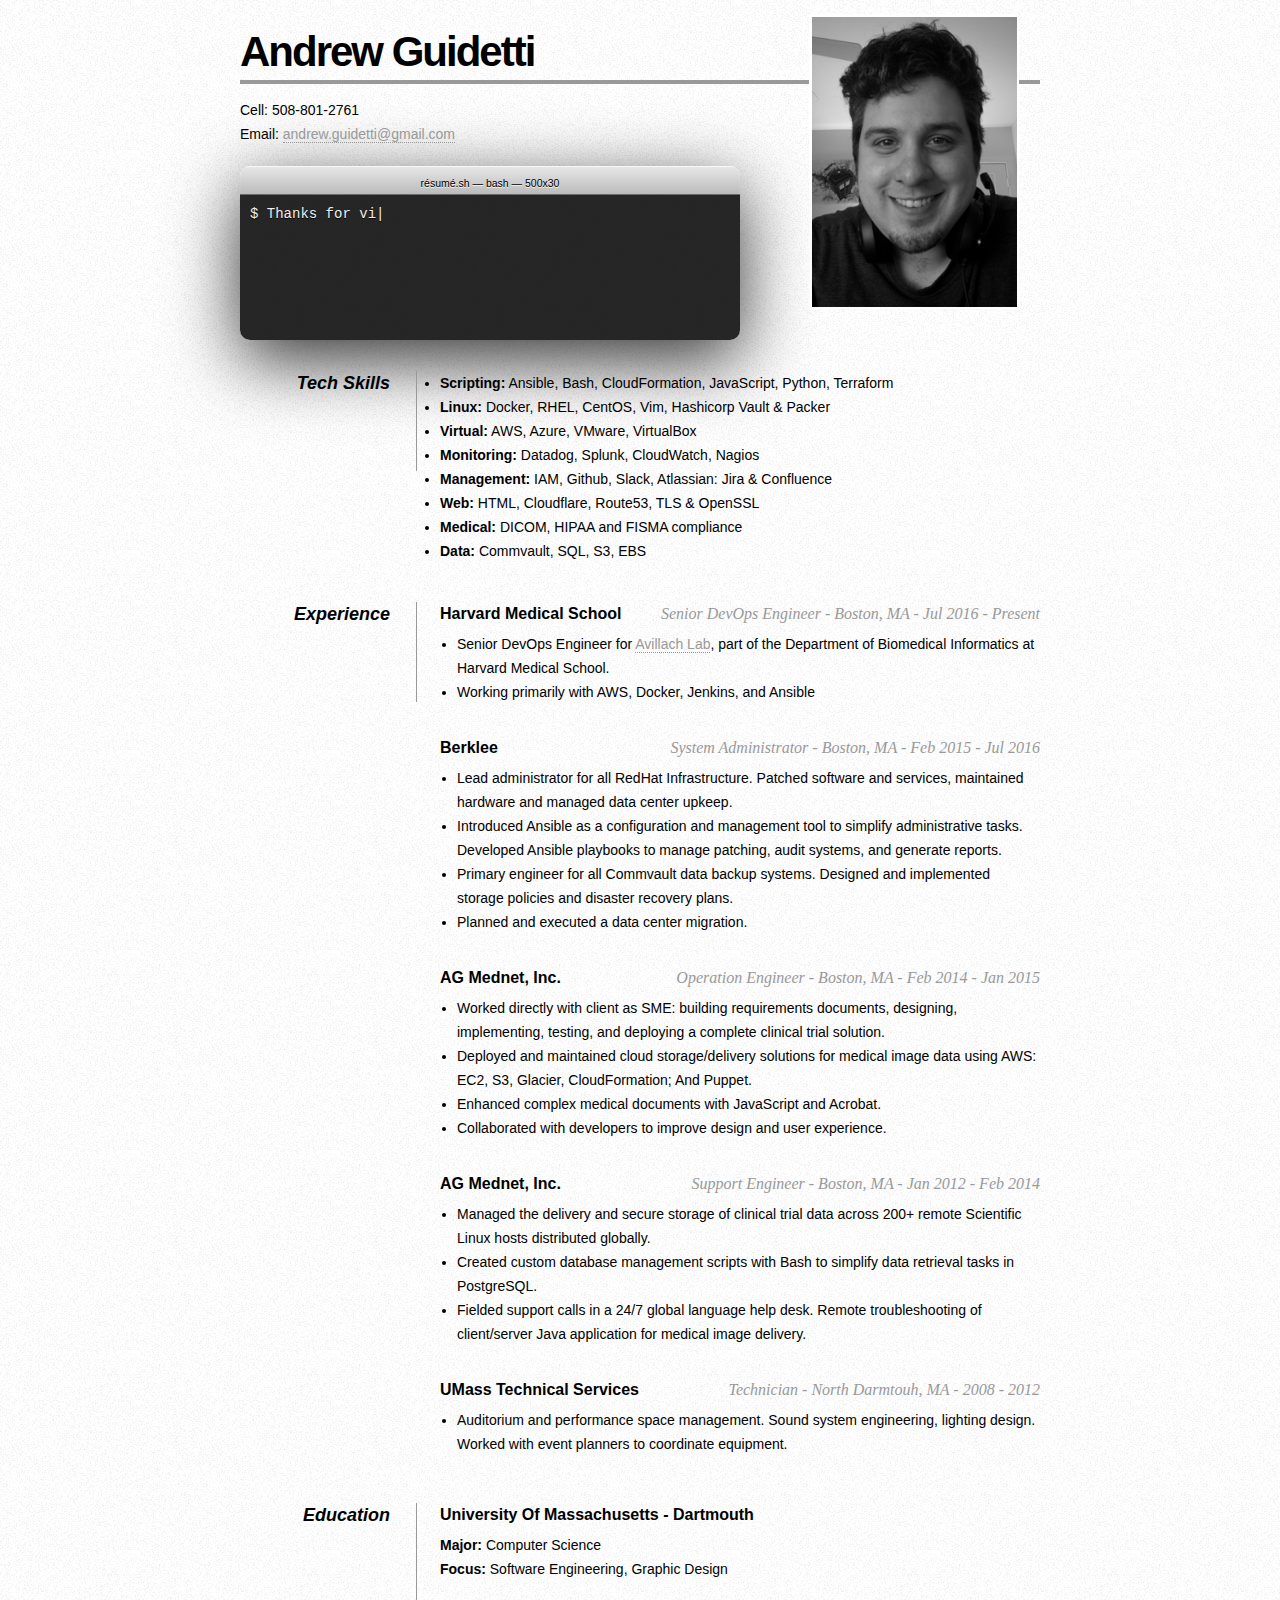
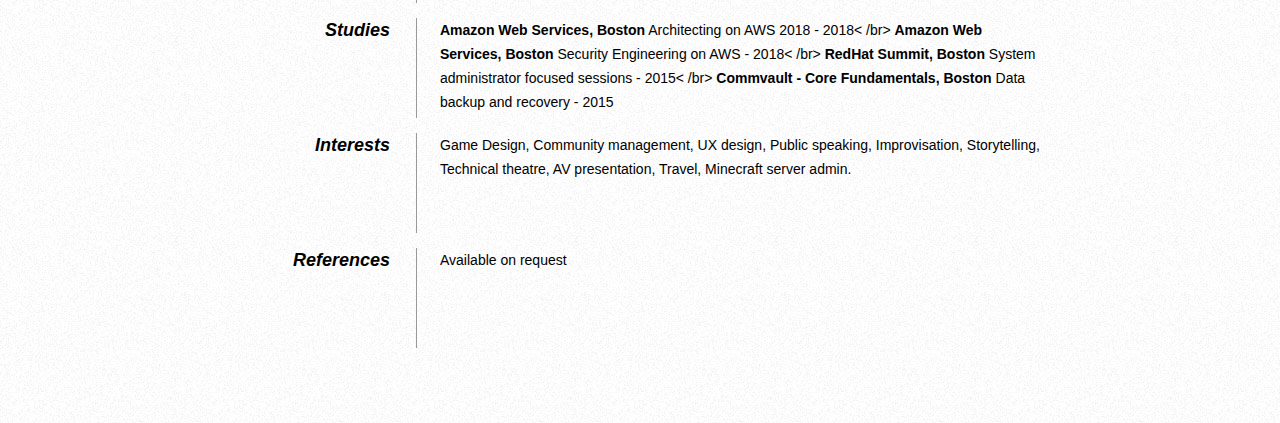
==== index.html @ bdb06d35 "Update index.html" ====
<!DOCTYPE html PUBLIC "-//W3C//DTD XHTML 1.0 Strict//EN"
"http://www.w3.org/TR/xhtml1/DTD/xhtml1-strict.dtd">

<html xmlns="http://www.w3.org/1999/xhtml" xml:lang="en" lang="en">
    

<head>
     <meta http-equiv="Content-Type" content="text/html; charset=utf-8"/>
     <link rel="shortcut icon" href="images/favicon.ico">
     
     <script src="jquery.js"></script>
     <script src="typed.js"></script>
     

     <title>Andrew's Resume Page</title>

     <style type="text/css">
        * { margin: 0; padding: 0; }
        body { font: 14px Helvetica, Sans-Serif; line-height: 24px; background: url(images/noise.jpg); }
        .clear { clear: both; }
        #page-wrap { width: 800px; margin: 40px auto 60px; }
        #pic { float: right; margin: -30px 0 0 0; }
        h1 { margin: 0 0 14px 0; padding: 0 0 16px 0; font-size: 42px; font-weight: bold; letter-spacing: -2px; border-bottom: 4px solid #999; }
        h2 { font-size: 16px; margin: 0 0 6px 0; position: relative; }
        h2 span { position: absolute; bottom: 0; right: 0; font-style: italic; font-family: Georgia, Serif; font-size: 16px; color: #999; font-weight: normal; }
        p { margin: 0 0 16px 0; }
        a { color: #999; text-decoration: none; border-bottom: 1px dotted #999; }
        a:hover { border-bottom-style: solid; color: black; }
        ul { margin: 0 0 32px 17px; }
        #objective { width: 500px; float: left; }
        #objective p { font-family: Georgia, Serif; font-style: italic; color: #666; }
        dt { font-style: italic; font-weight: bold; font-size: 18px; text-align: right; padding: 0 26px 0 0; width: 150px; float: left; height: 100px; border-right: 1px solid #999;  }
        dd { width: 600px; float: right; }
        dd { width: 600px; float: right; }
        dd.clear { float: none; margin: 0; height: 15px; }
        
        p.ex1 { margin-bottom: .1cm; } 
        
        .typed-cursor{
        opacity: 1;
        -webkit-animation: blink 0.7s infinite;
        -moz-animation: blink 0.7s infinite;
        animation: blink 0.7s infinite;
        }
        @keyframes blink{
            0% { opacity:1; }
            50% { opacity:0; }
            100% { opacity:1; }
        }
        @-webkit-keyframes blink{
            0% { opacity:1; }
            50% { opacity:0; }
            100% { opacity:1; }
        }
        @-moz-keyframes blink{
            0% { opacity:1; }
            50% { opacity:0; }
            100% { opacity:1; }
        }

        /* text editor styles */
        .text-editor-wrap {
          display: block;
          margin: auto;
          max-width: 530px;
          border-radius: 10px;
          box-shadow: rgba(0, 0, 0, 0.8) 0px 20px 70px;
          clear: both;
          overflow: hidden;
          -webkit-transition: all 0.5s ease-out;
          -moz-transition: all 0.5s ease-out;
          -ms-transition: all 0.5s ease-out;
          -o-transition: all 0.5s ease-out;
          transition: all 0.5s ease-out; }
  
        .title-bar {
          height: 18px;
          padding: 5px 0;
          font-family: "Lucida Grande", sans-serif;
          font-size: 0.75em;
          text-align: center;
          text-shadow: rgba(255, 255, 255, 0.8) 0px 1px 0px;
          background-color: #f8f8f8;
          background-image: -webkit-linear-gradient(top, #e8e8e8, #bcbbbc);
          background-image: -moz-linear-gradient(top, #e8e8e8, #bcbbbc);
          background-image: linear-gradient(top, #e8e8e8, #bcbbbc);
          box-shadow: inset rgba(255, 255, 255, 0.7) 0px 1px 1px;
          border-bottom: #6a6a6a 1px solid; }
        
        .text-body {
          height: 125px;
          background-color: rgba(0, 0, 0, 0.85);
          padding: 10px;
          color: #f0f0f0;
          text-shadow: #000 0px 1px 0px;
          font-family: "Consolas", "Courier New", "Courier";
          font-size: 1.0em;
          line-height: 1.40em;
          font-weight: 500;
          text-align: left;
          overflow: hidden;
          -webkit-transition: all 0.5s ease-out;
          -moz-transition: all 0.5s ease-out;
          -ms-transition: all 0.5s ease-out;
          -o-transition: all 0.5s ease-out;
          transition: all 0.5s ease-out; }
        
    </style>
</head>

<body>

    <div id="page-wrap">
    
        <img src="images/me.png" alt="Photo of Me" id="pic" />
    
        <div id="contact-info" class="vcard">
        
            <!-- Microformats! -->
        
            <h1 class="fn">Andrew Guidetti</h1>
        
            <p class="ex1">
                Cell: <span class="tel">508-801-2761</span><br />
                Email: <a class="email" href="mailto:andrew.guidetti@gmail.com">andrew.guidetti@gmail.com</a>
            </p>
            
            
            
        </div>
                
        <div id="objective">
            <p>
<script>

    $(function(){
        $("#story").typed({
                strings: ["Thanks for visiting my resume page!^1000 <br>$ My name is Andrew.^1000<br>$ Some people call me AJ.^1000",
                "Listed here are just a few of my skills and experiences.^1000<br>.<br>.<br>and a whole lot of acronyms!^500",
                " -> I'm a technology enthusiast.<br>$ -> I enjoy working with Linux and automation<br>$ -> I have a wide range of tech and buisness skills.<br>$ -> Creative and determined problem solver."],
                typeSpeed: 0,
                backSpeed: -50,
            });
        });
</script>
    
    <div class="text-editor-wrap">
        <div class="title-bar">
        <span class="title">résumé.sh &mdash; bash &mdash; 500x30</span></div>
        <div class="text-body">
        $ <span id="story"></span>
        </div>
    </div>

            </p>
        </div>
        
        <div class="clear"></div>       
        
        <dl>
            <dd class="clear"></dd>
            

            
            <dt>Tech Skills</dt>
            <dd>
                
                <li><strong>Scripting:</strong> Ansible, Bash, CloudFormation, JavaScript, Python, Terraform</li>
                <Li><strong>Linux:</strong> Docker, RHEL, CentOS, Vim, Hashicorp Vault & Packer </Li>
                <li><strong>Virtual:</strong> AWS, Azure, VMware, VirtualBox</li>
                <li><strong>Monitoring:</strong> Datadog, Splunk, CloudWatch, Nagios</li>
                <li><strong>Management:</strong> IAM, Github, Slack, Atlassian: Jira & Confluence</li>
                <li><strong>Web:</strong> HTML, Cloudflare, Route53, TLS & OpenSSL</li>
                <li><strong>Medical:</strong> DICOM, HIPAA and FISMA compliance</li>
                <li><strong>Data:</strong> Commvault, SQL, S3, EBS</li>
                <br>
            </dd>
            
            
            <dd class="clear"></dd>
            
            <dt>Experience</dt>
            <dd>
                <h2>Harvard Medical School<span>Senior DevOps Engineer - Boston, MA - Jul 2016 - Present</span></h2>
                <ul>
                    <li>Senior DevOps Engineer for <a href="http://avillach-lab.hms.harvard.edu/">Avillach Lab</a>, part of the Department of Biomedical Informatics at Harvard Medical School.</li> 
                    <li>Working primarily with AWS, Docker, Jenkins, and Ansible</li>

                </ul>
                <h2>Berklee<span>System Administrator - Boston, MA - Feb 2015 - Jul 2016</span></h2>
                <ul>
                    <li>Lead administrator for all RedHat Infrastructure. Patched software and services, maintained hardware and managed data center upkeep.</li>
                    <li>Introduced Ansible as a configuration and management tool to simplify administrative tasks. Developed Ansible playbooks to manage patching, audit systems, and generate reports. </li>
                    <li>Primary engineer for all Commvault data backup systems. Designed and implemented storage policies and disaster recovery plans. </li>
                    <li>Planned and executed a data center migration.</li>
                </ul>
                
                <h2>AG Mednet, Inc.<span>Operation Engineer - Boston, MA - Feb 2014 - Jan 2015</span></h2>
                <ul>
                    <li>Worked directly with client as SME: building requirements documents, designing, implementing, testing, and deploying a complete clinical trial solution.</li>
                    <li>Deployed and maintained cloud storage/delivery solutions for medical image data using AWS: EC2, S3, Glacier, CloudFormation; And Puppet.
                    <li>Enhanced complex medical documents with JavaScript and Acrobat.</li>
                    <li>Collaborated with developers to improve design and user experience.</li>
                </ul>
                
                <h2>AG Mednet, Inc.<span>Support Engineer - Boston, MA - Jan 2012 - Feb 2014</span></h2>
                <ul>
                    <li>Managed the delivery and secure storage of clinical trial data across 200+ remote Scientific Linux hosts distributed globally.</li>
                    <li>Created custom database management scripts with Bash to simplify data retrieval tasks in PostgreSQL.</li>
                    <li>Fielded support calls in a 24/7 global language help desk. Remote troubleshooting of client/server Java application for medical image delivery. </li>
                </ul>
                
                <h2>UMass Technical Services<span>Technician - North Darmtouh, MA - 2008 - 2012</span></h2>
                <ul>
                    <li>Auditorium and performance space management. Sound system engineering, lighting design. Worked with event planners to coordinate equipment.</li>
                </ul> 
            </dd>
            
            
            <dd class="clear"></dd>
            
                <dt>Education</dt>
            <dd>
                <h2>University Of Massachusetts - Dartmouth </h2>
                <p><strong>Major:</strong> Computer Science<br />
                   <strong>Focus:</strong> Software Engineering, Graphic Design</p>
            </dd>
            
            <dd class="clear"></dd>
            
            
                 <dt>Studies</dt>
            <dd>
                
                <strong>Amazon Web Services, Boston</strong> Architecting on AWS 2018 - 2018< /br>
                <strong>Amazon Web Services, Boston</strong> Security Engineering on AWS - 2018< /br>
                <strong>RedHat Summit, Boston</strong> System administrator focused sessions - 2015< /br>
                <strong>Commvault - Core Fundamentals, Boston</strong> Data backup and recovery  - 2015
        
            </dd>
            
            <dd class="clear"></dd>
            
            
            
            
            <dt>Interests</dt>
            <dd>Game Design, Community management, UX design, Public speaking, Improvisation, Storytelling, Technical theatre, AV presentation, Travel, Minecraft server admin.</dd>
            
            <dd class="clear"></dd>
            
            <dt>References</dt>
            <dd>Available on request</dd>
            
            <dd class="clear"></dd>
        </dl>
        
        <div class="clear"></div>
    
    </div>

</body>

</html>
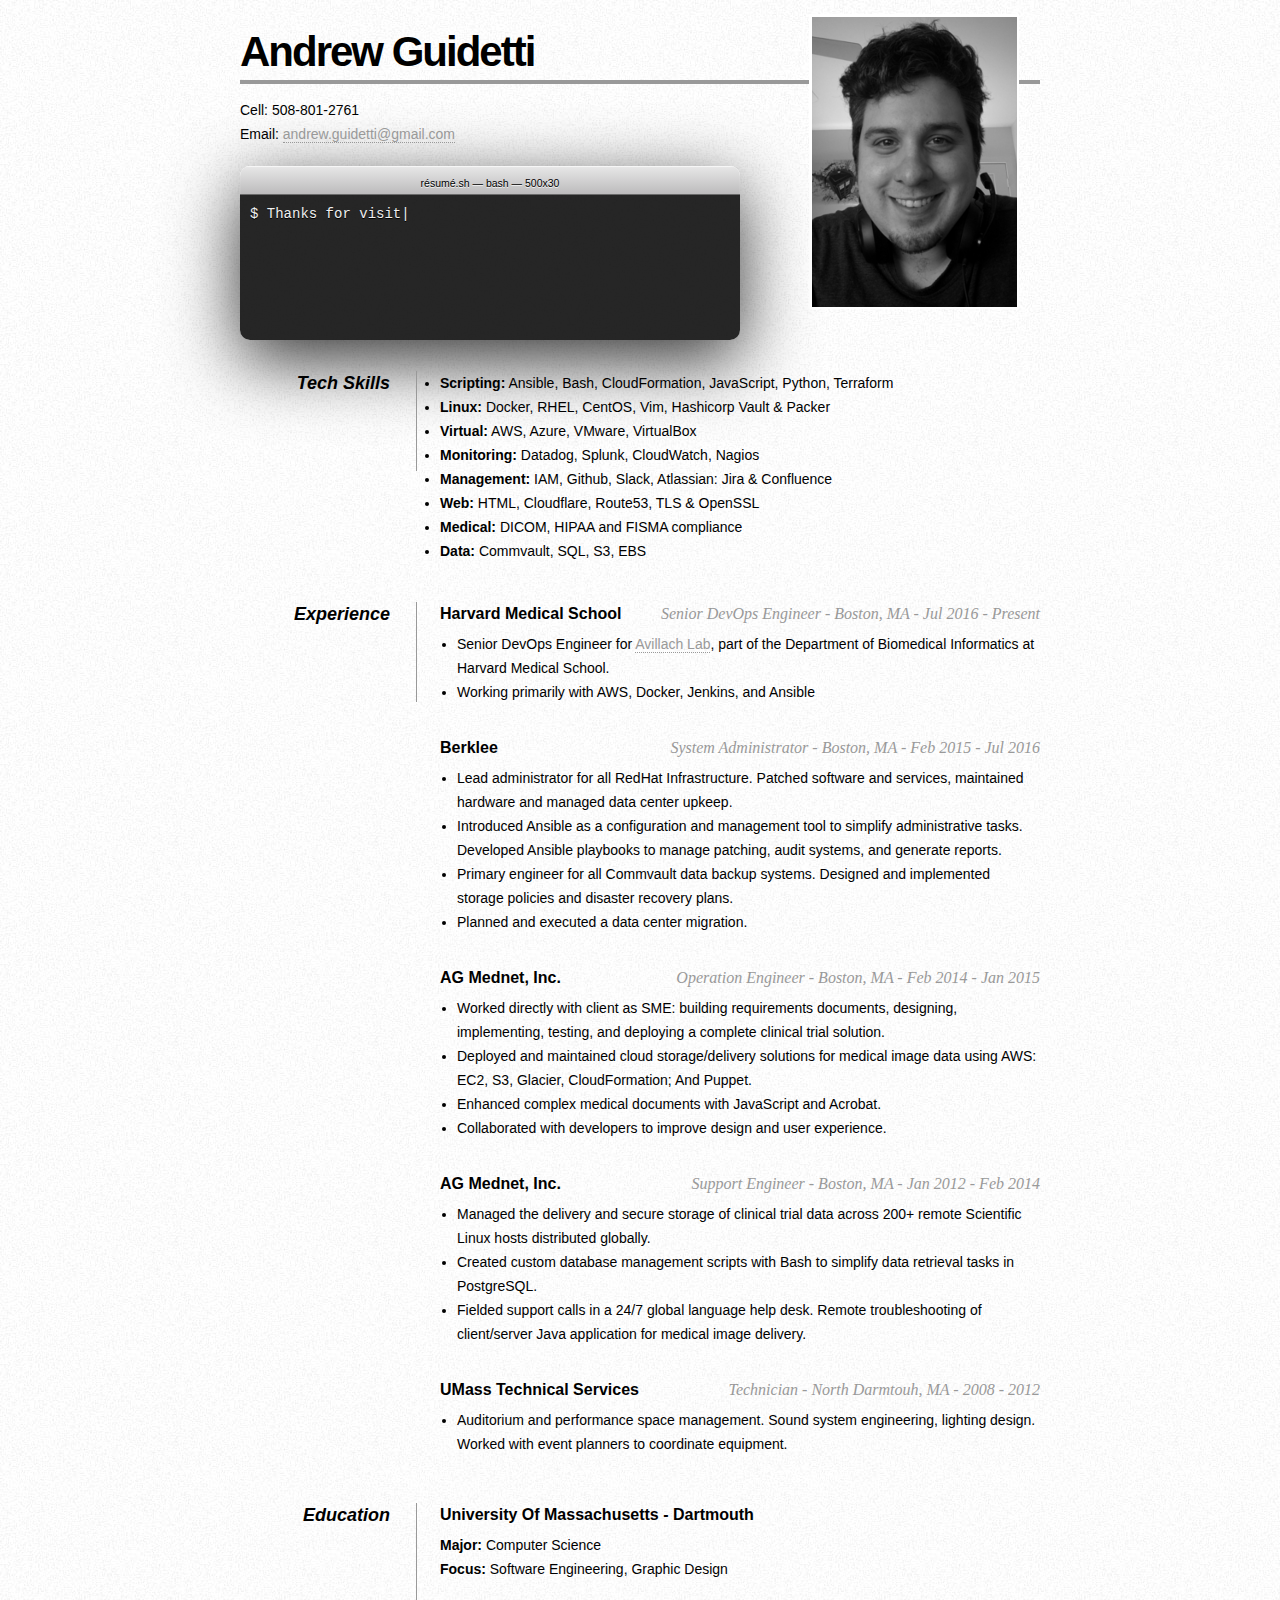
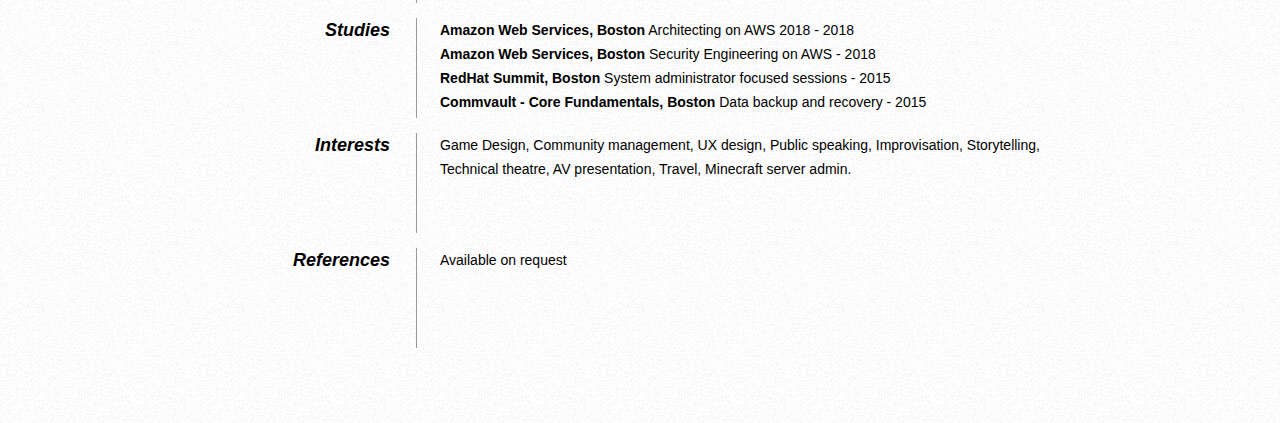
==== commit abca2819: "Update index.html" ====
--- a/index.html
+++ b/index.html
@@ -232,9 +232,9 @@
                  <dt>Studies</dt>
             <dd>
                 
-                <strong>Amazon Web Services, Boston</strong> Architecting on AWS 2018 - 2018< /br>
-                <strong>Amazon Web Services, Boston</strong> Security Engineering on AWS - 2018< /br>
-                <strong>RedHat Summit, Boston</strong> System administrator focused sessions - 2015< /br>
+                <strong>Amazon Web Services, Boston</strong> Architecting on AWS 2018 - 2018<br />
+                <strong>Amazon Web Services, Boston</strong> Security Engineering on AWS - 2018<br />
+                <strong>RedHat Summit, Boston</strong> System administrator focused sessions - 2015<br />
                 <strong>Commvault - Core Fundamentals, Boston</strong> Data backup and recovery  - 2015
         
             </dd>
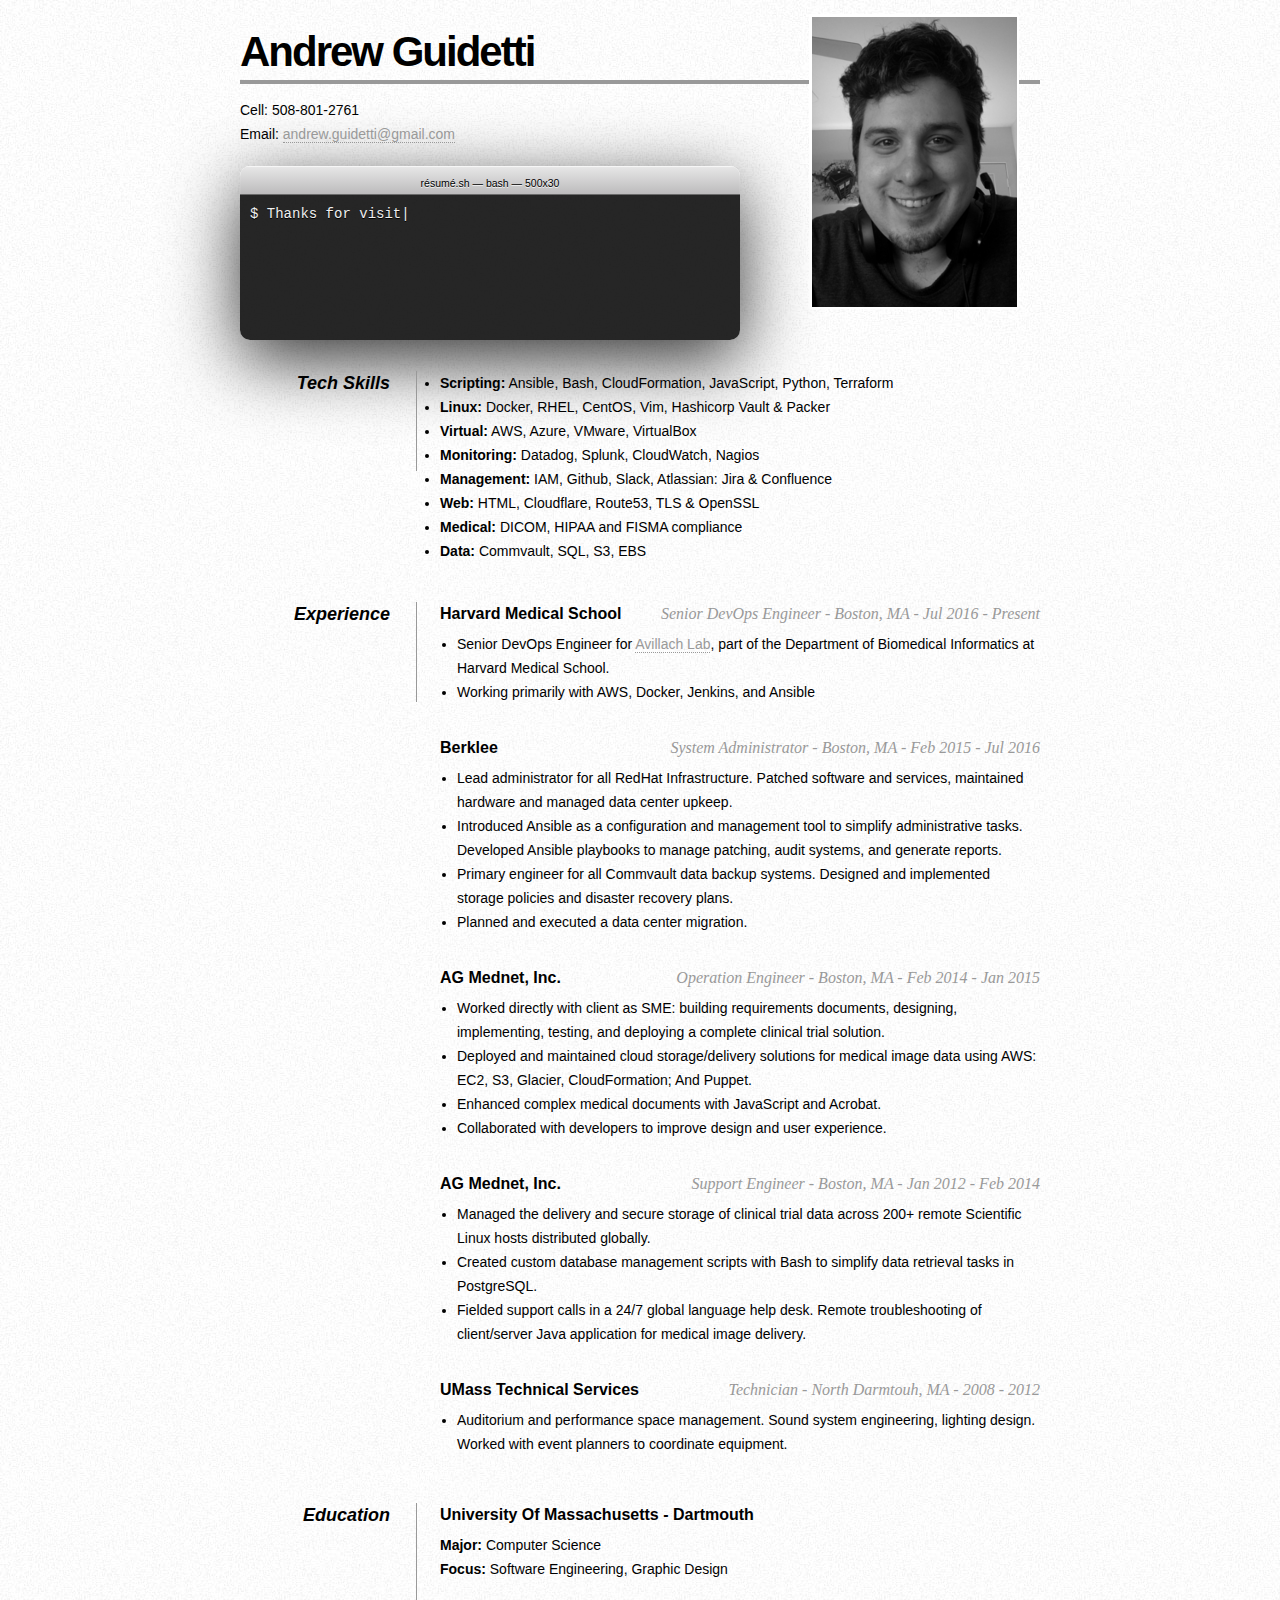
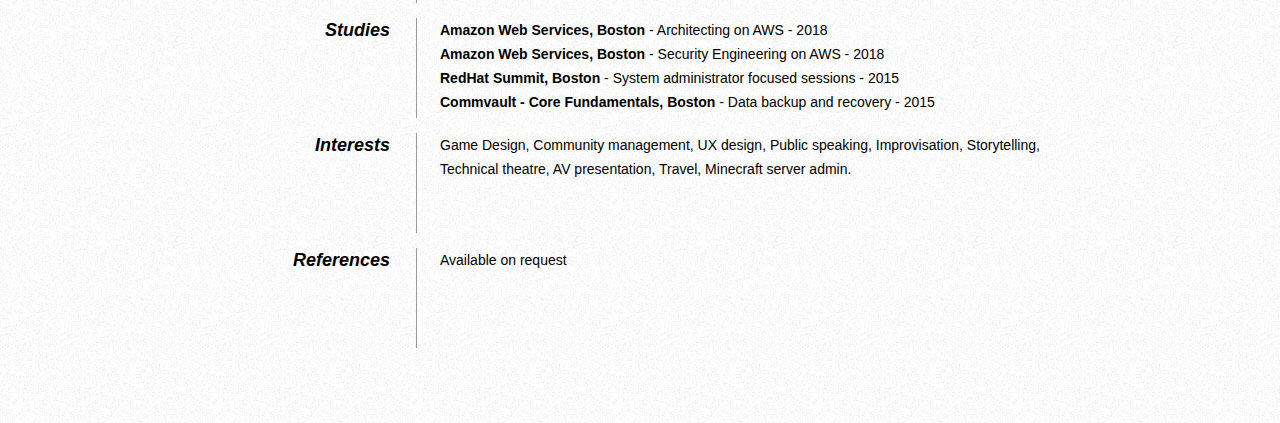
==== commit e0ed4b5e: "Update index.html" ====
--- a/index.html
+++ b/index.html
@@ -232,10 +232,10 @@
                  <dt>Studies</dt>
             <dd>
                 
-                <strong>Amazon Web Services, Boston</strong> Architecting on AWS 2018 - 2018<br />
-                <strong>Amazon Web Services, Boston</strong> Security Engineering on AWS - 2018<br />
-                <strong>RedHat Summit, Boston</strong> System administrator focused sessions - 2015<br />
-                <strong>Commvault - Core Fundamentals, Boston</strong> Data backup and recovery  - 2015
+                <strong>Amazon Web Services, Boston</strong> - Architecting on AWS - 2018<br />
+                <strong>Amazon Web Services, Boston</strong> - Security Engineering on AWS - 2018<br />
+                <strong>RedHat Summit, Boston</strong> - System administrator focused sessions - 2015<br />
+                <strong>Commvault - Core Fundamentals, Boston</strong> - Data backup and recovery  - 2015
         
             </dd>
             
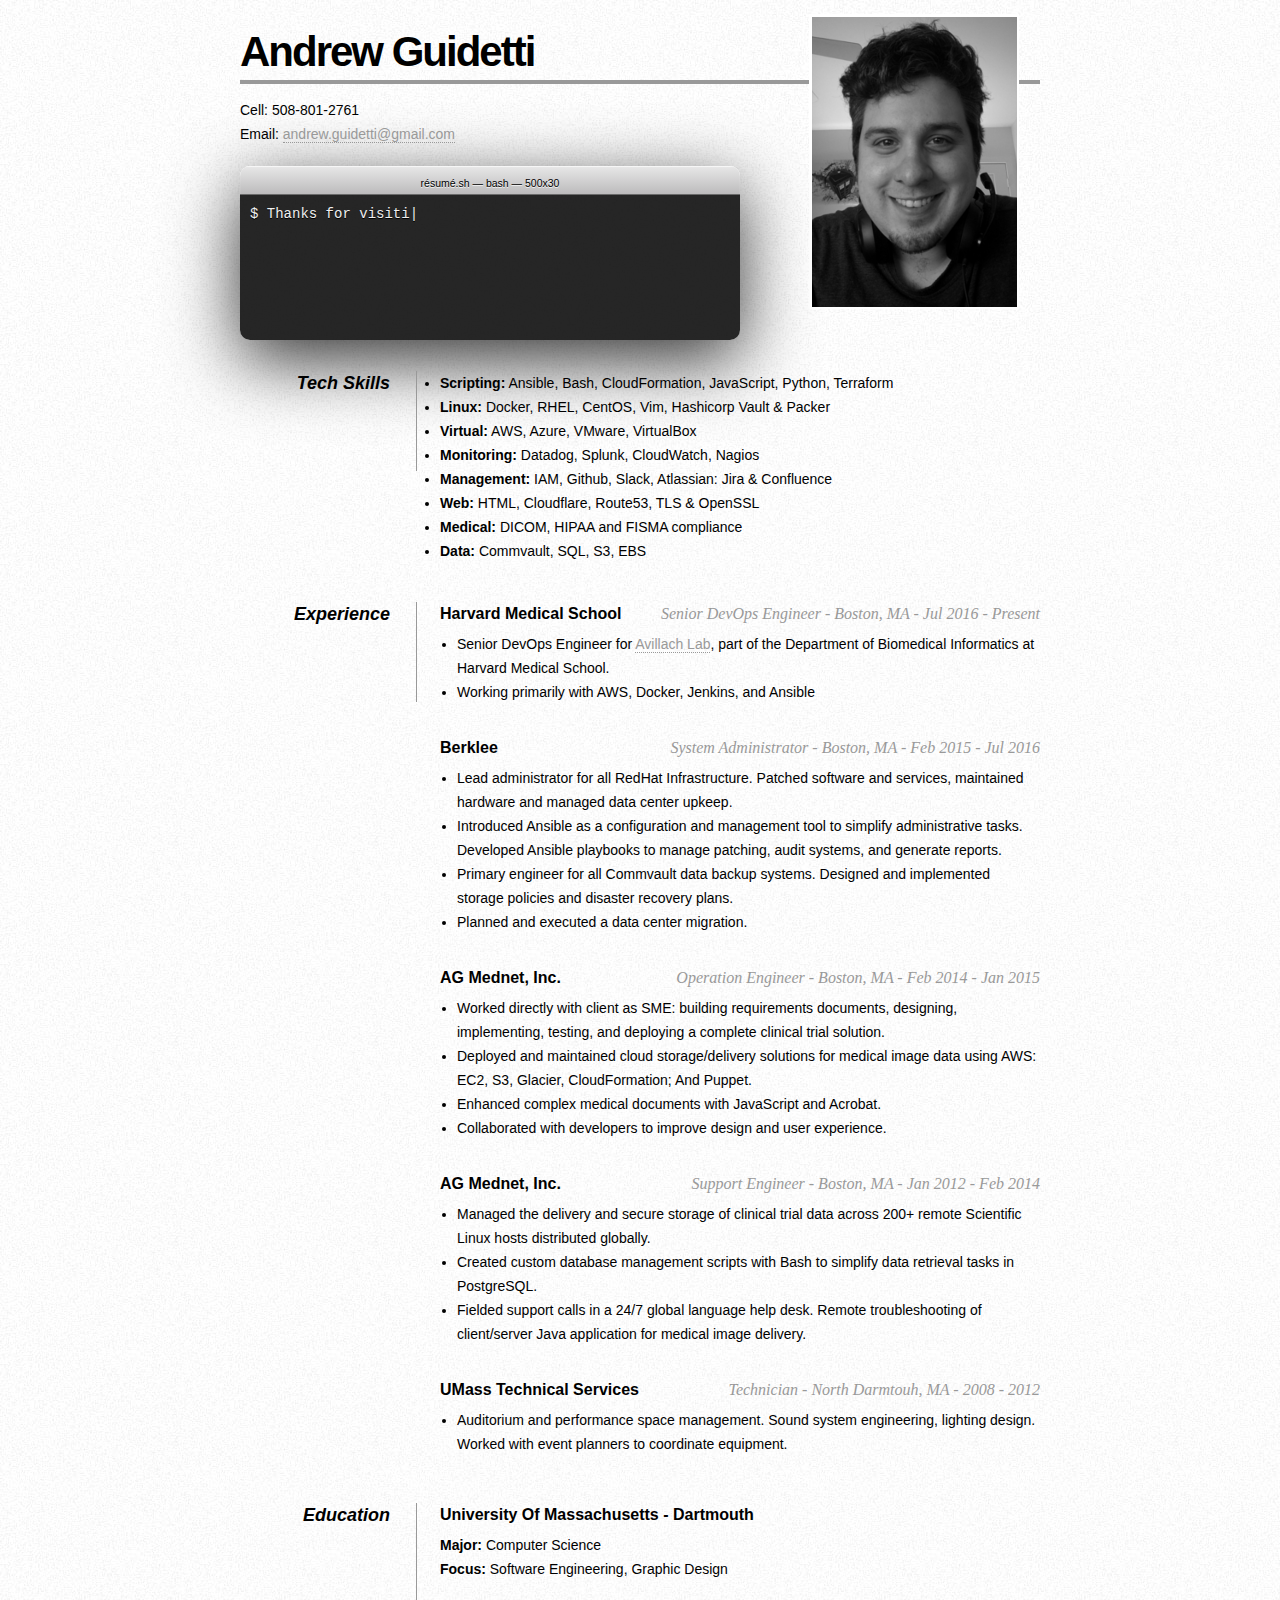
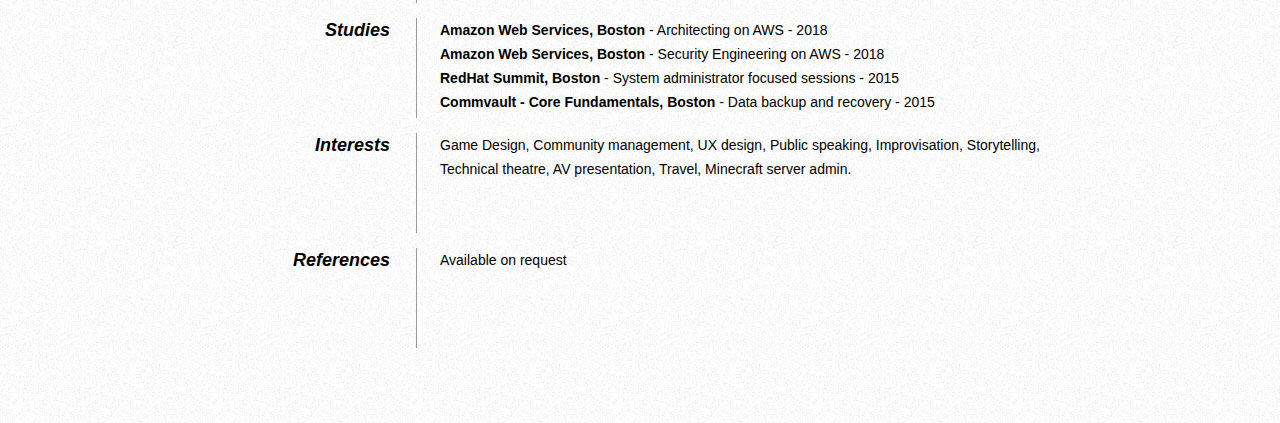
==== commit 2e854dba: "Update index.html" ====
--- a/index.html
+++ b/index.html
@@ -137,7 +137,7 @@
         $("#story").typed({
                 strings: ["Thanks for visiting my resume page!^1000 <br>$ My name is Andrew.^1000<br>$ Some people call me AJ.^1000",
                 "Listed here are just a few of my skills and experiences.^1000<br>.<br>.<br>and a whole lot of acronyms!^500",
-                " -> I'm a technology enthusiast.<br>$ -> I enjoy working with Linux and automation<br>$ -> I have a wide range of tech and buisness skills.<br>$ -> Creative and determined problem solver."],
+                " -> I'm a technology enthusiast.<br>$ -> I enjoy working with Linux and automation<br>$ -> I have a wide range of tech and business skills.<br>$ -> Creative and determined problem solver."],
                 typeSpeed: 0,
                 backSpeed: -50,
             });
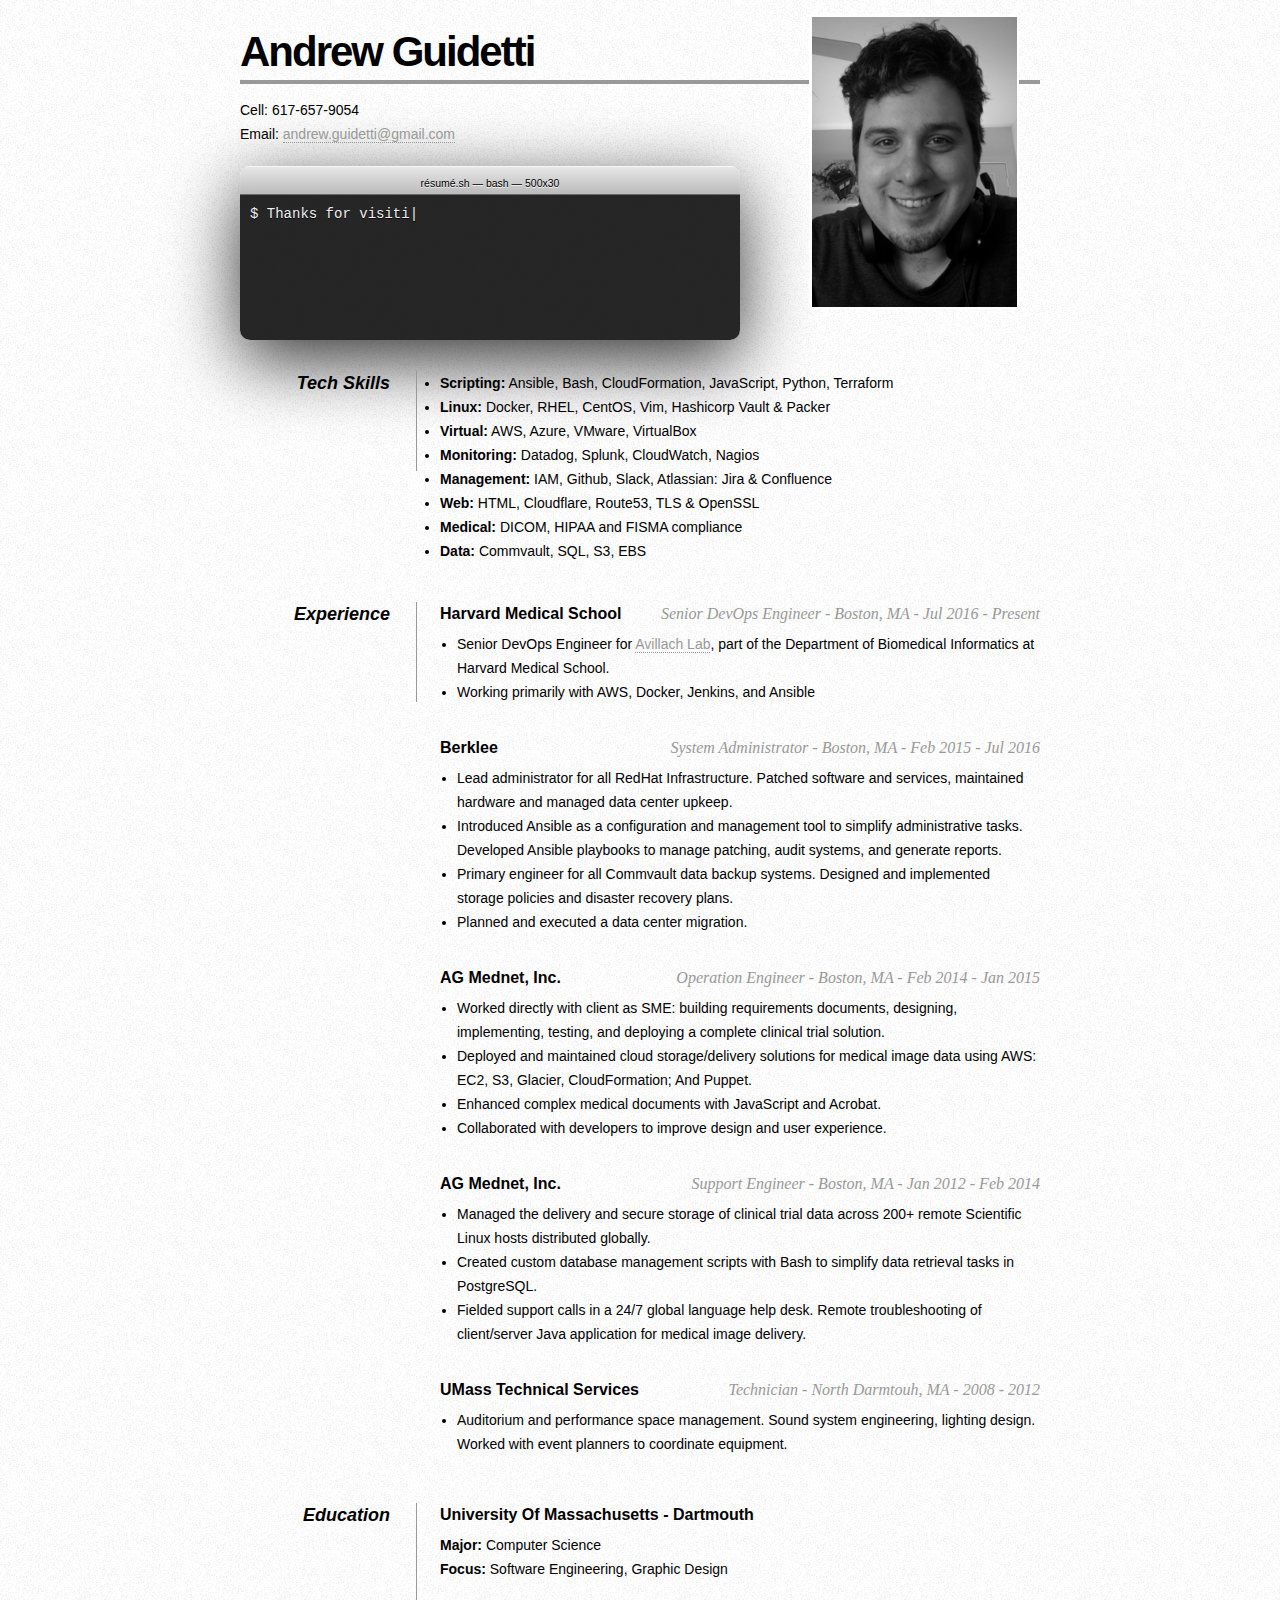
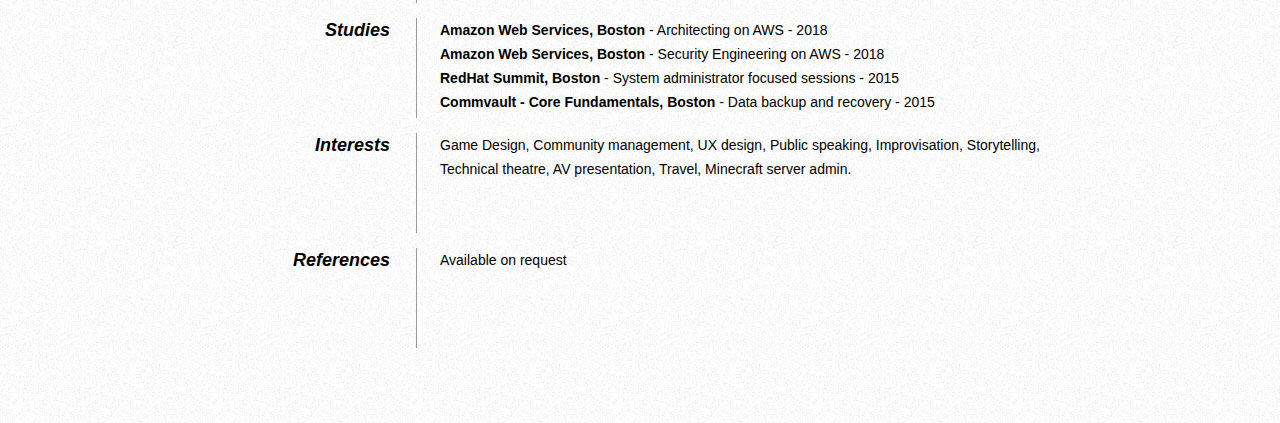
==== commit 201652ee: "Update index.html" ====
--- a/index.html
+++ b/index.html
@@ -121,7 +121,7 @@
             <h1 class="fn">Andrew Guidetti</h1>
         
             <p class="ex1">
-                Cell: <span class="tel">508-801-2761</span><br />
+                Cell: <span class="tel">617-657-9054</span><br />
                 Email: <a class="email" href="mailto:andrew.guidetti@gmail.com">andrew.guidetti@gmail.com</a>
             </p>
             
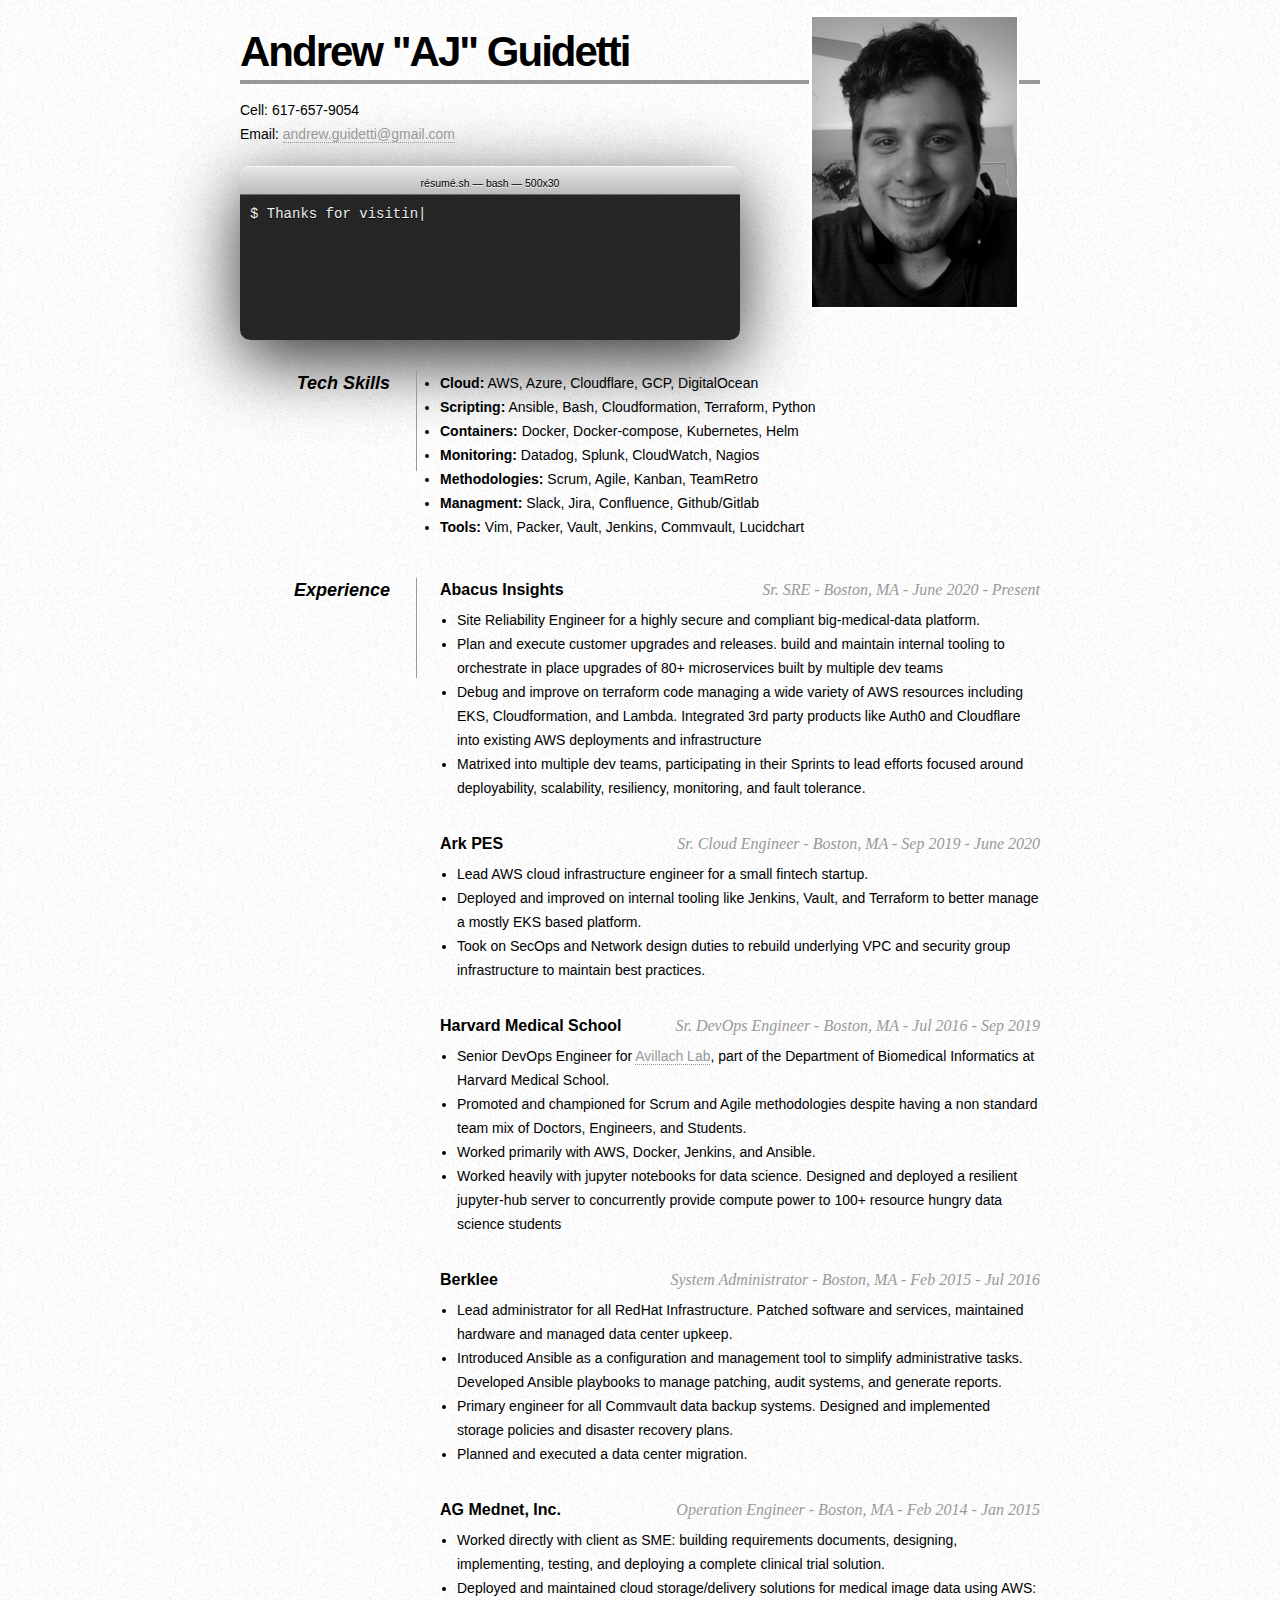
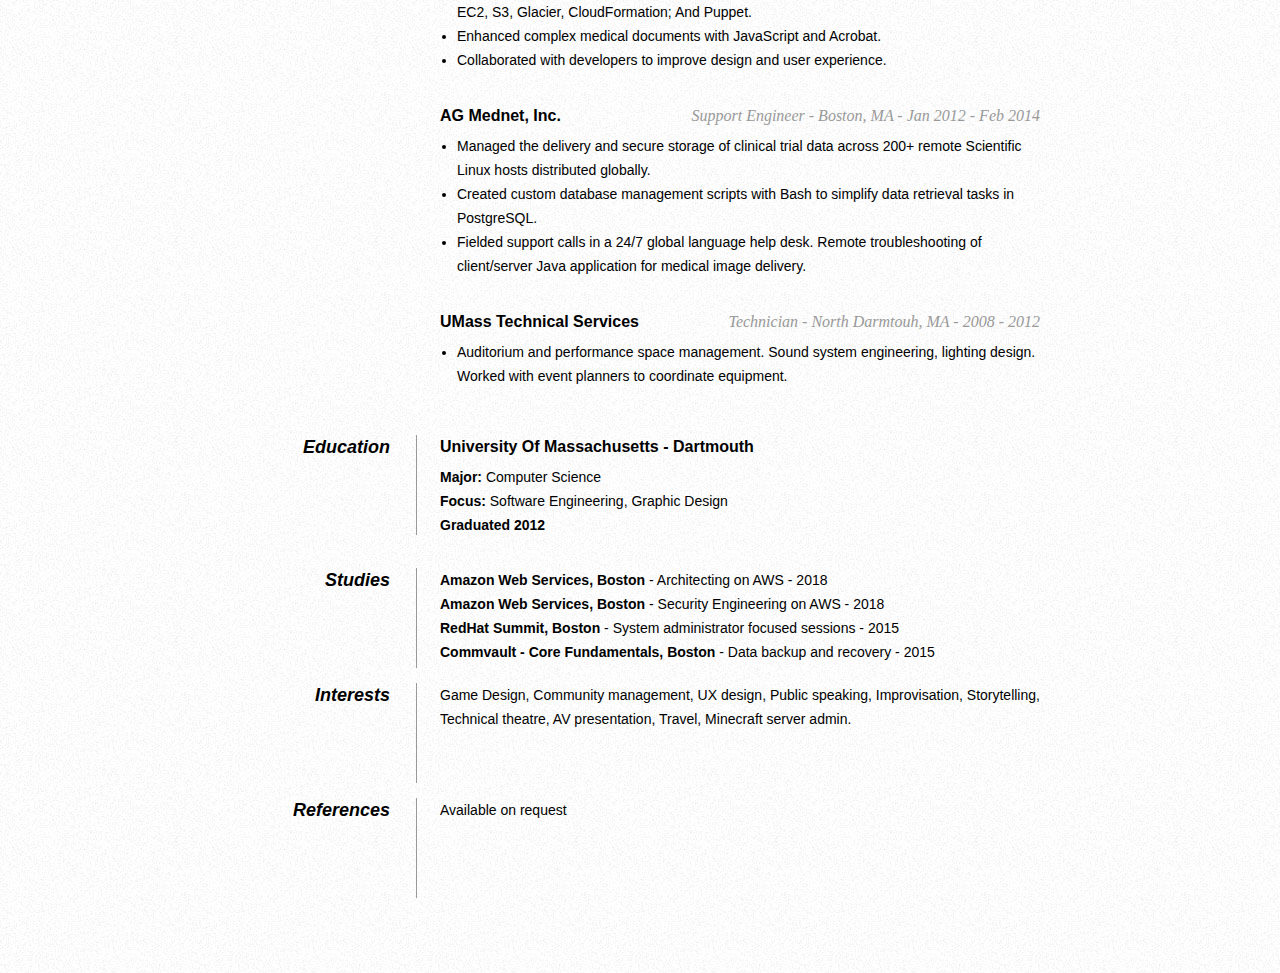
==== commit daecef20: "update and cleanup" ====
--- a/index.html
+++ b/index.html
@@ -2,15 +2,15 @@
 "http://www.w3.org/TR/xhtml1/DTD/xhtml1-strict.dtd">
 
 <html xmlns="http://www.w3.org/1999/xhtml" xml:lang="en" lang="en">
-    
+
 
 <head>
      <meta http-equiv="Content-Type" content="text/html; charset=utf-8"/>
      <link rel="shortcut icon" href="images/favicon.ico">
-     
+
      <script src="jquery.js"></script>
      <script src="typed.js"></script>
-     
+
 
      <title>Andrew's Resume Page</title>
 
@@ -33,9 +33,9 @@
         dd { width: 600px; float: right; }
         dd { width: 600px; float: right; }
         dd.clear { float: none; margin: 0; height: 15px; }
-        
-        p.ex1 { margin-bottom: .1cm; } 
-        
+
+        p.ex1 { margin-bottom: .1cm; }
+
         .typed-cursor{
         opacity: 1;
         -webkit-animation: blink 0.7s infinite;
@@ -72,7 +72,7 @@
           -ms-transition: all 0.5s ease-out;
           -o-transition: all 0.5s ease-out;
           transition: all 0.5s ease-out; }
-  
+
         .title-bar {
           height: 18px;
           padding: 5px 0;
@@ -86,7 +86,7 @@
           background-image: linear-gradient(top, #e8e8e8, #bcbbbc);
           box-shadow: inset rgba(255, 255, 255, 0.7) 0px 1px 1px;
           border-bottom: #6a6a6a 1px solid; }
-        
+
         .text-body {
           height: 125px;
           background-color: rgba(0, 0, 0, 0.85);
@@ -104,38 +104,38 @@
           -ms-transition: all 0.5s ease-out;
           -o-transition: all 0.5s ease-out;
           transition: all 0.5s ease-out; }
-        
+
     </style>
 </head>
 
 <body>
 
     <div id="page-wrap">
-    
+
         <img src="images/me.png" alt="Photo of Me" id="pic" />
-    
+
         <div id="contact-info" class="vcard">
-        
+
             <!-- Microformats! -->
-        
-            <h1 class="fn">Andrew Guidetti</h1>
-        
+
+            <h1 class="fn">Andrew "AJ" Guidetti</h1>
+
             <p class="ex1">
                 Cell: <span class="tel">617-657-9054</span><br />
                 Email: <a class="email" href="mailto:andrew.guidetti@gmail.com">andrew.guidetti@gmail.com</a>
             </p>
-            
-            
-            
+
+
+
         </div>
-                
+
         <div id="objective">
             <p>
 <script>
 
     $(function(){
         $("#story").typed({
-                strings: ["Thanks for visiting my resume page!^1000 <br>$ My name is Andrew.^1000<br>$ Some people call me AJ.^1000",
+                strings: ["Thanks for visiting my resume page!^1000 <br>$ My name is Andrew.^1000<br>$ Most people call me AJ.^1000",
                 "Listed here are just a few of my skills and experiences.^1000<br>.<br>.<br>and a whole lot of acronyms!^500",
                 " -> I'm a technology enthusiast.<br>$ -> I enjoy working with Linux and automation<br>$ -> I have a wide range of tech and business skills.<br>$ -> Creative and determined problem solver."],
                 typeSpeed: 0,
@@ -143,7 +143,7 @@
             });
         });
 </script>
-    
+
     <div class="text-editor-wrap">
         <div class="title-bar">
         <span class="title">résumé.sh &mdash; bash &mdash; 500x30</span></div>
@@ -154,37 +154,55 @@
 
             </p>
         </div>
-        
-        <div class="clear"></div>       
-        
+
+        <div class="clear"></div>
+
         <dl>
             <dd class="clear"></dd>
-            
-
-            
+
+
             <dt>Tech Skills</dt>
             <dd>
-                
-                <li><strong>Scripting:</strong> Ansible, Bash, CloudFormation, JavaScript, Python, Terraform</li>
-                <Li><strong>Linux:</strong> Docker, RHEL, CentOS, Vim, Hashicorp Vault & Packer </Li>
-                <li><strong>Virtual:</strong> AWS, Azure, VMware, VirtualBox</li>
-                <li><strong>Monitoring:</strong> Datadog, Splunk, CloudWatch, Nagios</li>
-                <li><strong>Management:</strong> IAM, Github, Slack, Atlassian: Jira & Confluence</li>
-                <li><strong>Web:</strong> HTML, Cloudflare, Route53, TLS & OpenSSL</li>
-                <li><strong>Medical:</strong> DICOM, HIPAA and FISMA compliance</li>
-                <li><strong>Data:</strong> Commvault, SQL, S3, EBS</li>
+
+                <li><strong>Cloud:</strong> AWS, Azure, Cloudflare, GCP, DigitalOcean </li>
+                <li><strong>Scripting:</strong> Ansible, Bash, Cloudformation, Terraform, Python </li>
+                <li><strong>Containers:</strong> Docker, Docker-compose, Kubernetes, Helm </li>
+                <li><strong>Monitoring:</strong> Datadog, Splunk, CloudWatch, Nagios </li>
+                <li><strong>Methodologies:</strong> Scrum, Agile, Kanban, TeamRetro </li>
+                <li><strong>Managment:</strong> Slack, Jira, Confluence, Github/Gitlab </li>
+                <li><strong>Tools:</strong> Vim, Packer, Vault, Jenkins, Commvault, Lucidchart </li>
                 <br>
             </dd>
-            
-            
-            <dd class="clear"></dd>
-            
+
+
+            <dd class="clear"></dd>
+
             <dt>Experience</dt>
             <dd>
-                <h2>Harvard Medical School<span>Senior DevOps Engineer - Boston, MA - Jul 2016 - Present</span></h2>
-                <ul>
-                    <li>Senior DevOps Engineer for <a href="http://avillach-lab.hms.harvard.edu/">Avillach Lab</a>, part of the Department of Biomedical Informatics at Harvard Medical School.</li> 
-                    <li>Working primarily with AWS, Docker, Jenkins, and Ansible</li>
+
+                <h2>Abacus Insights<span>Sr. SRE - Boston, MA - June 2020 - Present</span></h2>
+                <ul>
+                    <li>Site Reliability Engineer for a highly secure and compliant big-medical-data platform. </li>
+                    <li>Plan and execute customer upgrades and releases. build and maintain internal tooling to orchestrate in place upgrades of 80+ microservices built by multiple dev teams</li>
+                    <li>Debug and improve on terraform code managing a wide variety of AWS resources including EKS, Cloudformation, and Lambda. Integrated 3rd party products like Auth0 and Cloudflare into existing AWS deployments and infrastructure</li>
+                    <li>Matrixed into multiple dev teams, participating in their Sprints to lead efforts focused around deployability, scalability, resiliency, monitoring, and fault tolerance.</li>
+
+                </ul>
+
+                <h2>Ark PES<span>Sr. Cloud Engineer - Boston, MA - Sep 2019 - June 2020</span></h2>
+                <ul>
+                    <li>Lead AWS cloud infrastructure engineer for a small fintech startup.</li>
+                    <li>Deployed and improved on internal tooling like Jenkins, Vault, and Terraform to better manage a mostly EKS based platform.</li>
+                    <li>Took on SecOps and Network design duties to rebuild underlying VPC and security group infrastructure to maintain best practices.</li>
+                </ul>
+
+
+                <h2>Harvard Medical School<span>Sr. DevOps Engineer - Boston, MA - Jul 2016 - Sep 2019 </span></h2>
+                <ul>
+                    <li>Senior DevOps Engineer for <a href="http://avillach-lab.hms.harvard.edu/">Avillach Lab</a>, part of the Department of Biomedical Informatics at Harvard Medical School.</li>
+                    <li>Promoted and championed for Scrum and Agile methodologies despite having a non standard team mix of Doctors, Engineers, and Students.</li>
+                    <li>Worked primarily with AWS, Docker, Jenkins, and Ansible.</li>
+                    <li>Worked heavily with jupyter notebooks for data science. Designed and deployed a resilient jupyter-hub server to concurrently provide compute power to 100+ resource hungry data science students</li>
 
                 </ul>
                 <h2>Berklee<span>System Administrator - Boston, MA - Feb 2015 - Jul 2016</span></h2>
@@ -194,7 +212,7 @@
                     <li>Primary engineer for all Commvault data backup systems. Designed and implemented storage policies and disaster recovery plans. </li>
                     <li>Planned and executed a data center migration.</li>
                 </ul>
-                
+
                 <h2>AG Mednet, Inc.<span>Operation Engineer - Boston, MA - Feb 2014 - Jan 2015</span></h2>
                 <ul>
                     <li>Worked directly with client as SME: building requirements documents, designing, implementing, testing, and deploying a complete clinical trial solution.</li>
@@ -202,61 +220,62 @@
                     <li>Enhanced complex medical documents with JavaScript and Acrobat.</li>
                     <li>Collaborated with developers to improve design and user experience.</li>
                 </ul>
-                
+
                 <h2>AG Mednet, Inc.<span>Support Engineer - Boston, MA - Jan 2012 - Feb 2014</span></h2>
                 <ul>
                     <li>Managed the delivery and secure storage of clinical trial data across 200+ remote Scientific Linux hosts distributed globally.</li>
                     <li>Created custom database management scripts with Bash to simplify data retrieval tasks in PostgreSQL.</li>
                     <li>Fielded support calls in a 24/7 global language help desk. Remote troubleshooting of client/server Java application for medical image delivery. </li>
                 </ul>
-                
+
                 <h2>UMass Technical Services<span>Technician - North Darmtouh, MA - 2008 - 2012</span></h2>
                 <ul>
                     <li>Auditorium and performance space management. Sound system engineering, lighting design. Worked with event planners to coordinate equipment.</li>
-                </ul> 
-            </dd>
-            
-            
-            <dd class="clear"></dd>
-            
+                </ul>
+            </dd>
+
+
+            <dd class="clear"></dd>
+
                 <dt>Education</dt>
             <dd>
                 <h2>University Of Massachusetts - Dartmouth </h2>
                 <p><strong>Major:</strong> Computer Science<br />
-                   <strong>Focus:</strong> Software Engineering, Graphic Design</p>
-            </dd>
-            
-            <dd class="clear"></dd>
-            
-            
+                   <strong>Focus:</strong> Software Engineering, Graphic Design<br />
+                   <strong>Graduated 2012</strong></p>
+            </dd>
+
+            <dd class="clear"></dd>
+
+
                  <dt>Studies</dt>
             <dd>
-                
+
                 <strong>Amazon Web Services, Boston</strong> - Architecting on AWS - 2018<br />
                 <strong>Amazon Web Services, Boston</strong> - Security Engineering on AWS - 2018<br />
                 <strong>RedHat Summit, Boston</strong> - System administrator focused sessions - 2015<br />
                 <strong>Commvault - Core Fundamentals, Boston</strong> - Data backup and recovery  - 2015
-        
-            </dd>
-            
-            <dd class="clear"></dd>
-            
-            
-            
-            
+
+            </dd>
+
+            <dd class="clear"></dd>
+
+
+
+
             <dt>Interests</dt>
             <dd>Game Design, Community management, UX design, Public speaking, Improvisation, Storytelling, Technical theatre, AV presentation, Travel, Minecraft server admin.</dd>
-            
-            <dd class="clear"></dd>
-            
+
+            <dd class="clear"></dd>
+
             <dt>References</dt>
             <dd>Available on request</dd>
-            
+
             <dd class="clear"></dd>
         </dl>
-        
+
         <div class="clear"></div>
-    
+
     </div>
 
 </body>
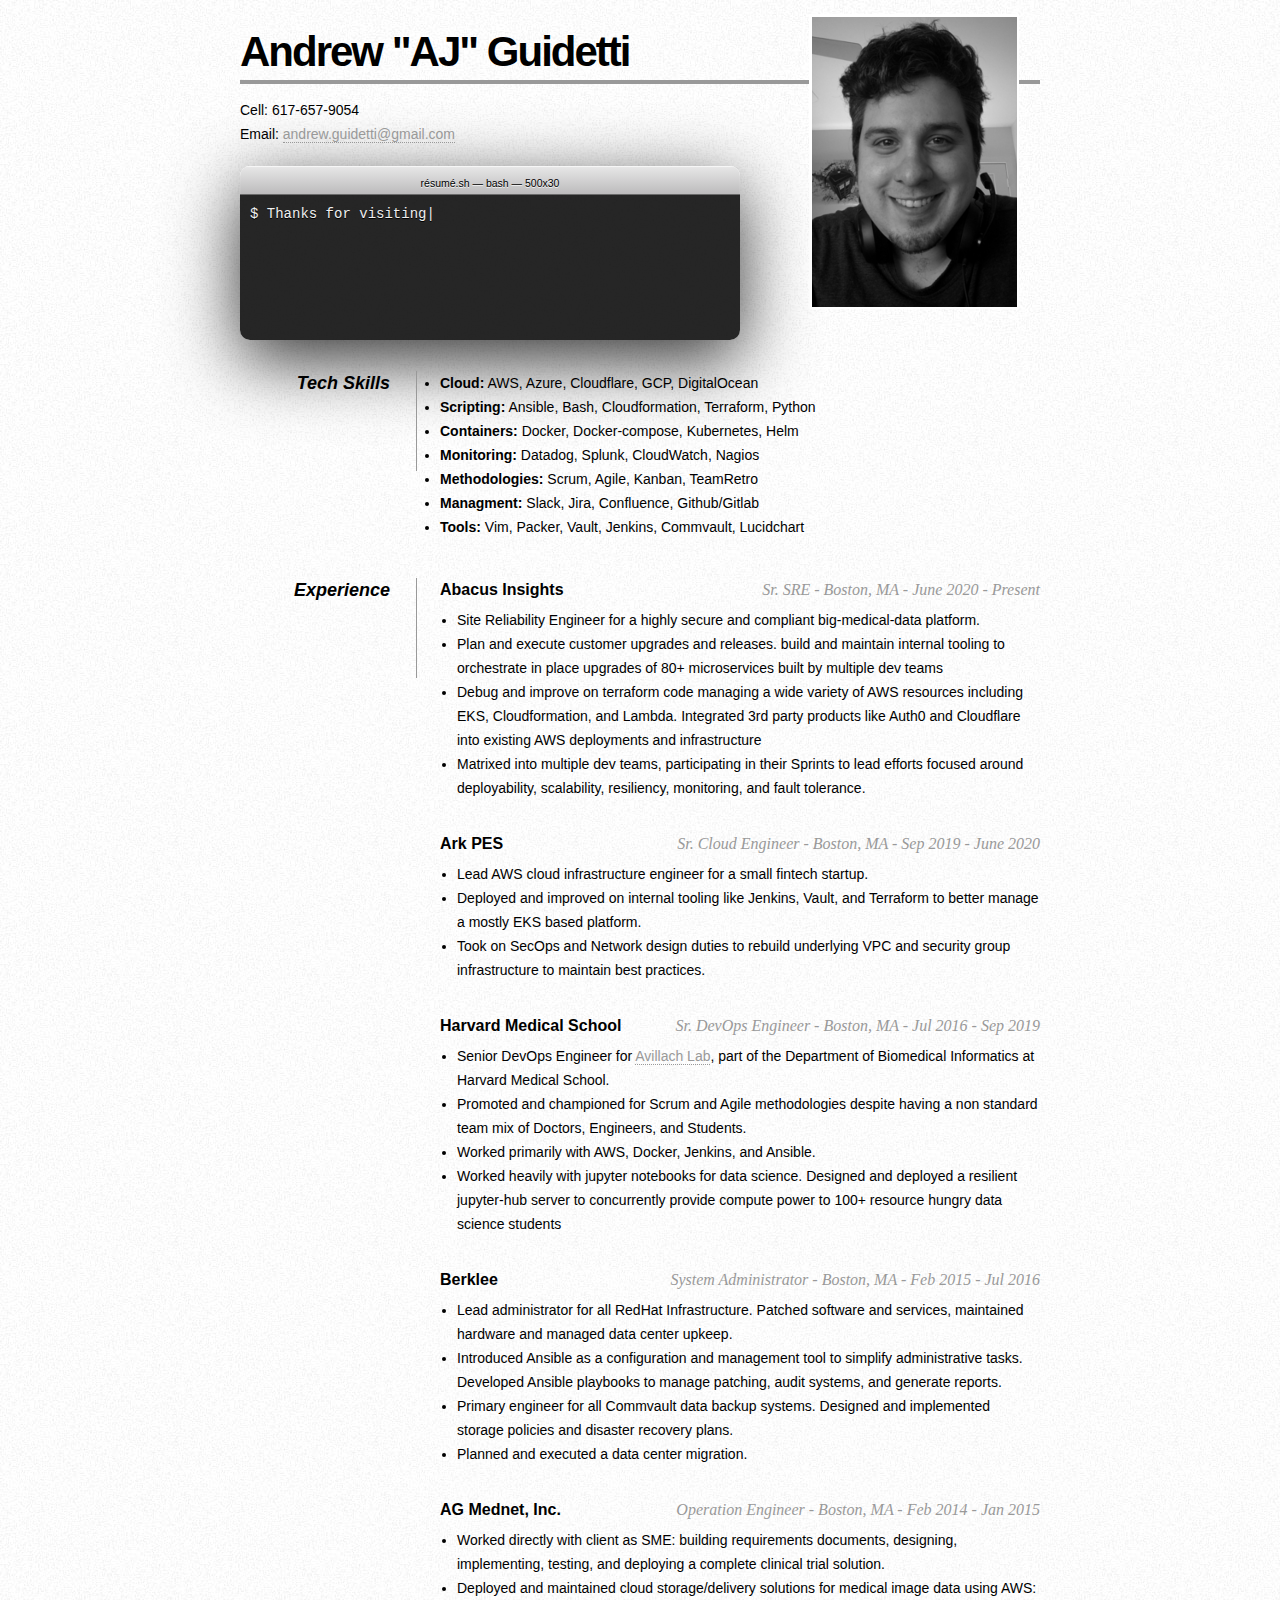
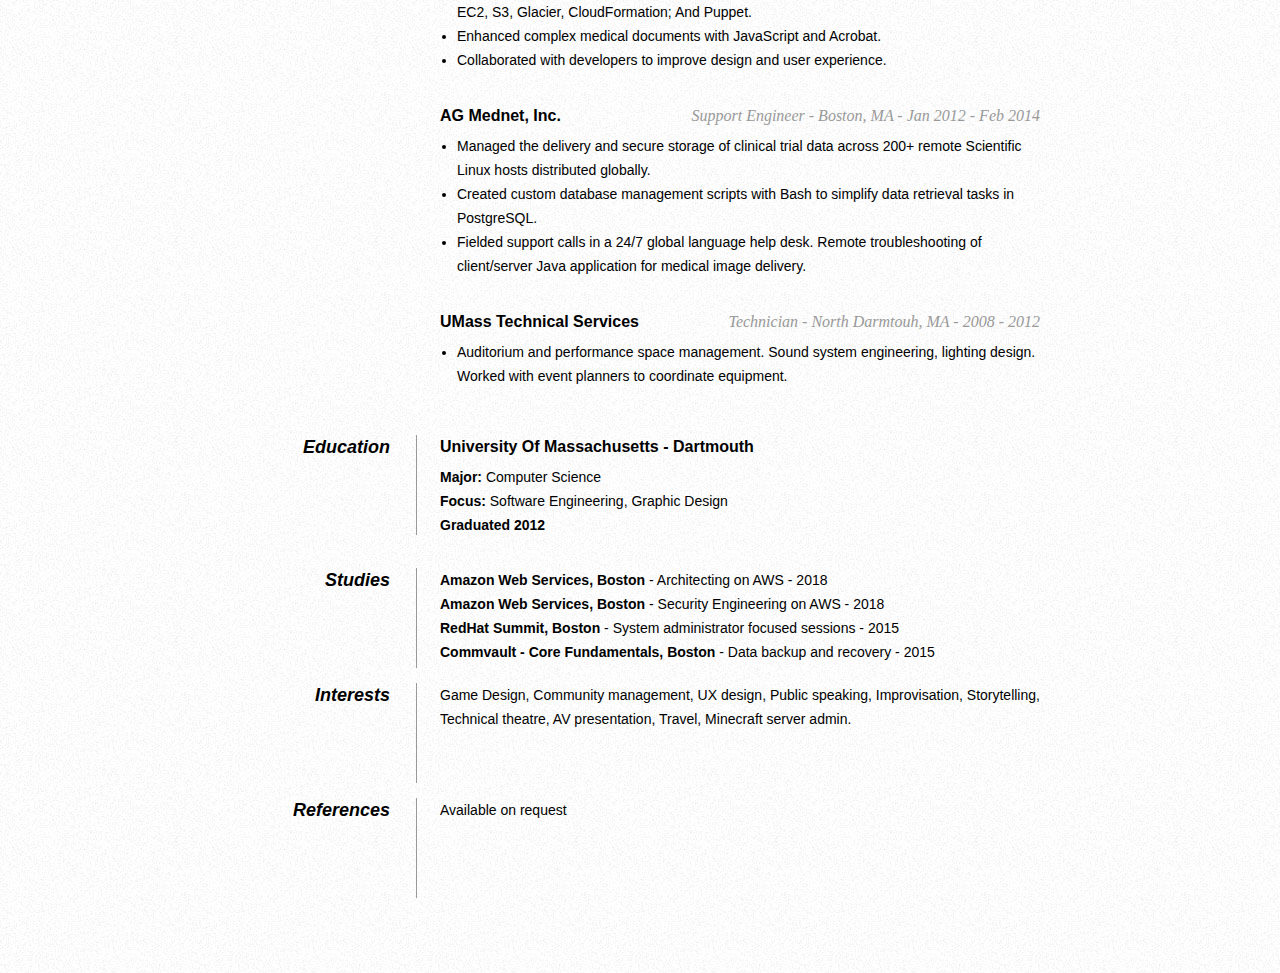
==== commit e6778a23: "nickname for page title" ====
--- a/index.html
+++ b/index.html
@@ -12,7 +12,7 @@
      <script src="typed.js"></script>
 
 
-     <title>Andrew's Resume Page</title>
+     <title>AJ's Resume Page</title>
 
      <style type="text/css">
         * { margin: 0; padding: 0; }
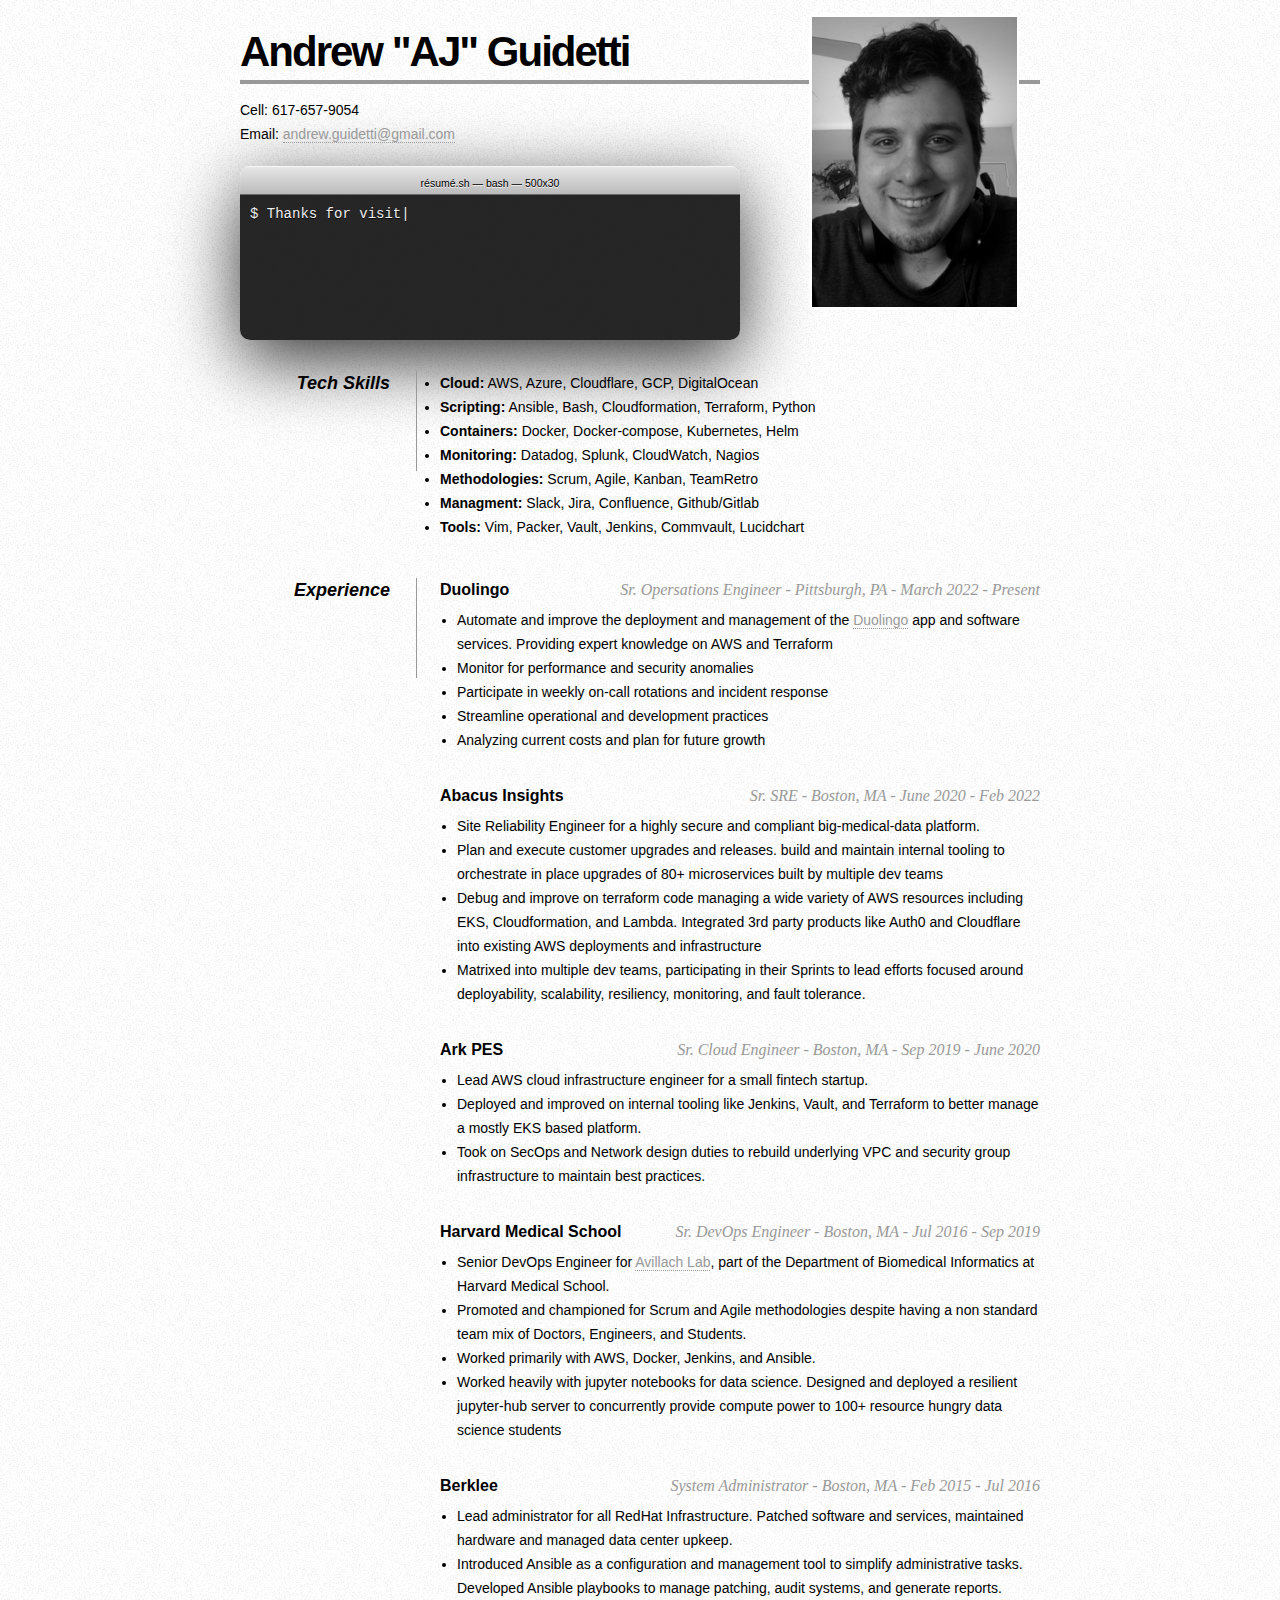
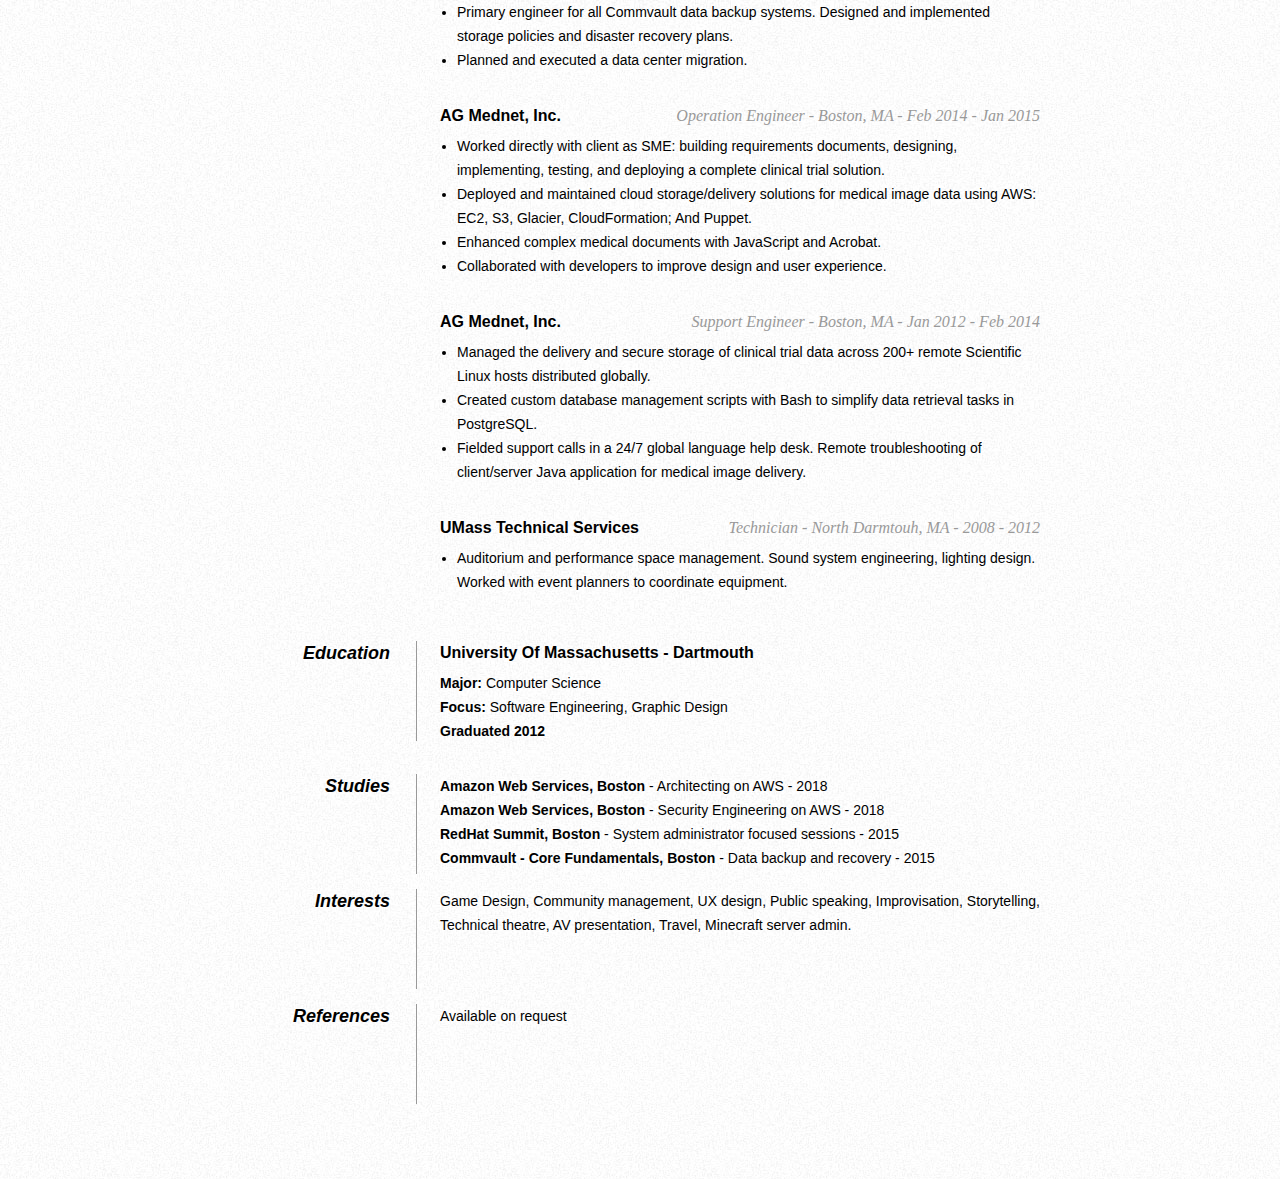
==== commit 52c0a185: "Moved to Pittsburgh!" ====
--- a/index.html
+++ b/index.html
@@ -180,7 +180,18 @@
             <dt>Experience</dt>
             <dd>
 
-                <h2>Abacus Insights<span>Sr. SRE - Boston, MA - June 2020 - Present</span></h2>
+                <h2>Duolingo<span>Sr. Opersations Engineer - Pittsburgh, PA - March 2022 - Present</span></h2>
+            <ul>
+                
+                <li>Automate and improve the deployment and management of the <a href="https://www.duolingo.com/">Duolingo</a> app and software services. Providing expert knowledge on AWS and Terraform</li>
+                <li>Monitor for performance and security anomalies</li>
+                <li>Participate in weekly on-call rotations and incident response</li>
+                <li>Streamline operational and development practices</li>
+                <li>Analyzing current costs and plan for future growth</li>
+            
+            </ul>
+
+                <h2>Abacus Insights<span>Sr. SRE - Boston, MA - June 2020 - Feb 2022</span></h2>
                 <ul>
                     <li>Site Reliability Engineer for a highly secure and compliant big-medical-data platform. </li>
                     <li>Plan and execute customer upgrades and releases. build and maintain internal tooling to orchestrate in place upgrades of 80+ microservices built by multiple dev teams</li>
